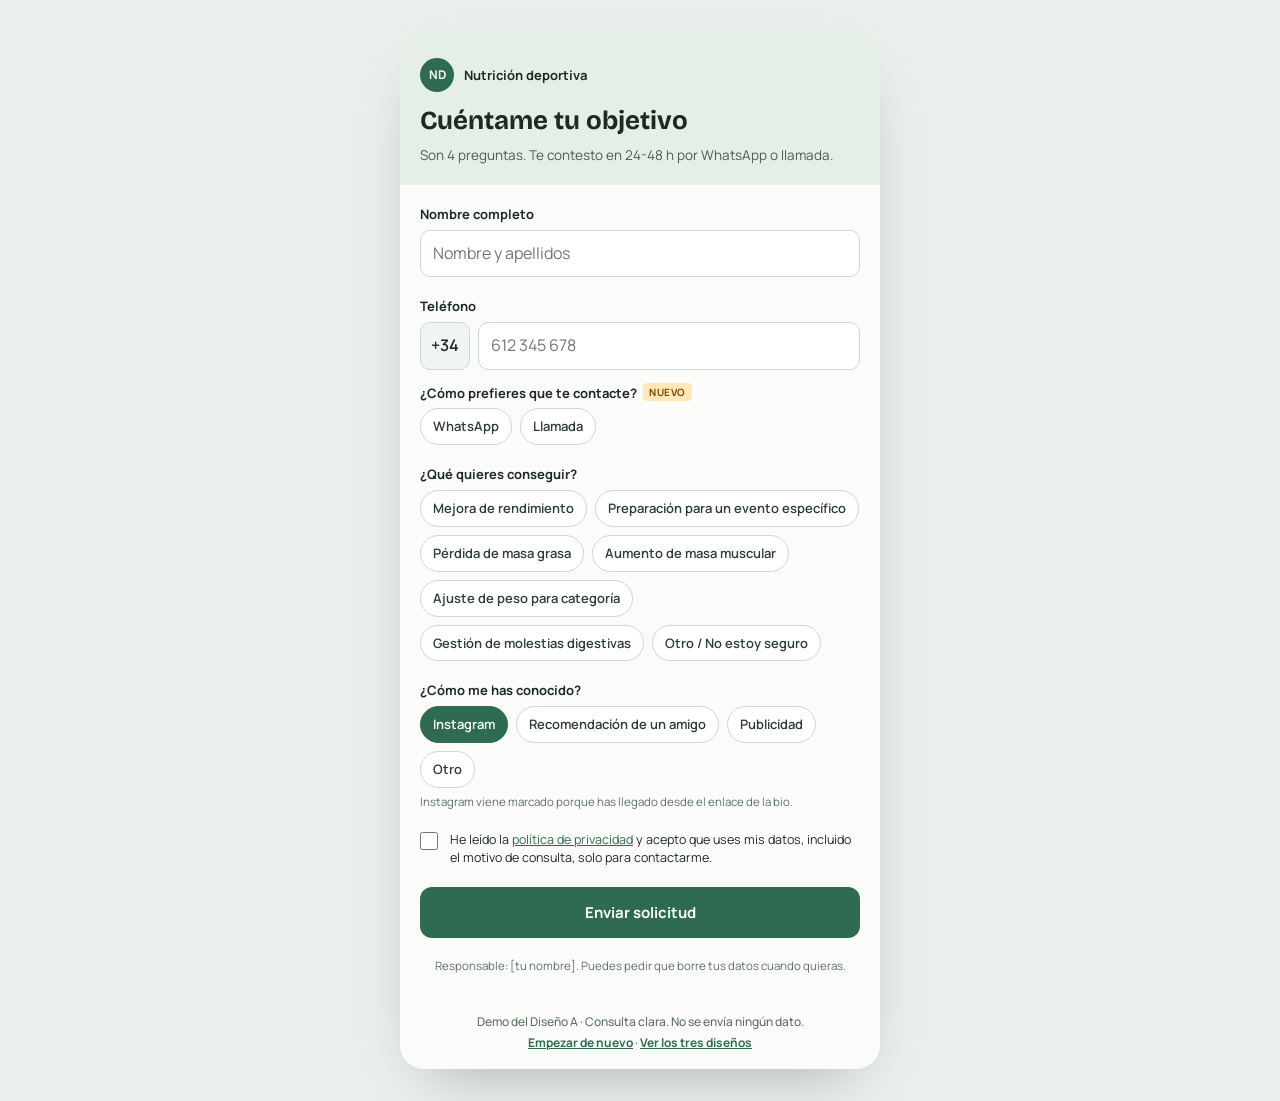
==== a/index.html @ 5954fb3a "Tres diseños del formulario de contacto y portada para compararlos" ====
<!doctype html>
<html lang="es">
<head>
<meta charset="utf-8">
<meta name="viewport" content="width=device-width, initial-scale=1, viewport-fit=cover">
<title>Diseño A · Consulta clara</title>
<link rel="preconnect" href="https://fonts.googleapis.com">
<link rel="preconnect" href="https://fonts.gstatic.com" crossorigin>
<link rel="stylesheet" href="https://fonts.googleapis.com/css2?family=Bricolage+Grotesque:opsz,wght@12..96,700&family=Manrope:wght@400;500;600;700&family=Barlow+Condensed:wght@600;800&display=swap">
<link rel="stylesheet" href="../estilos.css">
</head>
<body class="a">
<main class="app">
  <div class="screen" data-variant="a"></div>
  <div class="demo-bar">
    <span>Demo del Diseño A · Consulta clara. No se envía ningún dato.</span>
    <span><a href="#" data-restart>Empezar de nuevo</a> · <a href="../">Ver los tres diseños</a></span>
  </div>
</main>
<script src="../formulario.js"></script>
</body>
</html>
---- estilos.css ----
/* Estilos compartidos de los tres diseños (A, B y C) */
*{box-sizing:border-box}
html,body{margin:0}
body{font-family:"Manrope","Segoe UI",system-ui,sans-serif;-webkit-font-smoothing:antialiased}
[hidden]{display:none!important}
.app{max-width:480px;margin:0 auto;min-height:100vh;min-height:100dvh;display:flex;flex-direction:column}
.screen{flex:1;display:flex;flex-direction:column}
.screen>.mk{flex:1}
.demo-bar{font:500 12px "Manrope",system-ui,sans-serif;text-align:center;padding:12px 16px 18px;display:flex;flex-direction:column;gap:4px}
.demo-bar a{font-weight:700}
@media (min-width:560px){
  body{padding:32px 16px}
  .app{min-height:auto;border-radius:24px;overflow:hidden;box-shadow:0 24px 60px -30px rgba(0,0,0,.35)}
}
:focus-visible{outline:3px solid currentColor;outline-offset:2px}

/* ---------- Común ---------- */
.mk{font-family:"Manrope","Segoe UI",system-ui,sans-serif;font-size:14px;line-height:1.45}
.mk h4{margin:0}
.mk p{margin:0}
.mk fieldset{border:0;margin:0;padding:0;min-width:0}
.mk input[type=text],.mk input[type=tel]{width:100%;font:inherit;font-size:16px;border-radius:10px;padding:11px 12px;outline:none}
.mk .err{font-size:12px;font-weight:600}
.mk .err:not(:empty){margin-top:6px}
.mk .chips{display:flex;flex-wrap:wrap;gap:8px}
.mk .chip{position:relative;cursor:pointer}
.mk .chip input{position:absolute;opacity:0;inset:0;cursor:pointer;margin:0}
.mk .chip span{display:block;padding:8px 12px;border-radius:999px;font-weight:600;font-size:13px;transition:background .15s,color .15s,border-color .15s}
.mk .hp{position:absolute;left:-9999px;width:1px;height:1px;overflow:hidden}
.mk .consent{display:grid;grid-template-columns:20px 1fr;gap:10px;align-items:start;font-size:12.5px;cursor:pointer}
.mk .consent input{width:18px;height:18px;margin:1px 0 0}
.mk .done{display:flex;flex-direction:column;align-items:center;justify-content:center;text-align:center;gap:12px;flex:1;min-height:520px;padding:28px}
.mk .tick{width:64px;height:64px;border-radius:50%;display:grid;place-items:center}
.mk .new{font-size:10px;font-weight:700;letter-spacing:.06em;text-transform:uppercase;padding:2px 6px;border-radius:4px;margin-left:6px;vertical-align:2px}
.mk .other-in{margin-top:8px}
.mk{display:flex;flex-direction:column}

/* ---------- A · Consulta clara ---------- */
body.a{background:#E9EFEA}
body.a .app,.va{background:#FBFCFA;color:#1D2A23}
body.a .demo-bar{color:#5E7066}
body.a .demo-bar a{color:#2F6B52}
.va .top{padding:26px 20px 20px;background:#E5EFE8;display:flex;flex-direction:column;gap:10px}
.va .brand{display:flex;align-items:center;gap:10px;font-weight:700;font-size:13px}
.va .logo{width:34px;height:34px;border-radius:50%;background:#2F6B52;color:#fff;display:grid;place-items:center;font-size:12px;font-weight:700}
.va h4{font-family:"Bricolage Grotesque","Segoe UI",sans-serif;font-size:26px;line-height:1.15;margin-top:4px;font-weight:700}
.va .top p{color:#4A5D52;font-size:13.5px}
.va form{padding:20px 20px 26px;display:flex;flex-direction:column;gap:20px}
.va label.lb,.va legend{font-weight:700;font-size:13px;margin-bottom:6px;display:block;padding:0}
.va input[type=text],.va input[type=tel]{border:1.5px solid #CCD8D0;background:#fff;color:#1D2A23}
.va input[type=text]:focus,.va input[type=tel]:focus{border-color:#2F6B52;box-shadow:0 0 0 3px #2F6B5226}
.va .telrow{display:flex;gap:8px}
.va .pre{flex:0 0 auto;border:1.5px solid #CCD8D0;border-radius:10px;padding:11px 10px;background:#F1F5F2;font-weight:600;font-size:16px}
.va .chip span{border:1.5px solid #CCD8D0;background:#fff;color:#2C3D33}
.va .chip input:checked+span{background:#2F6B52;border-color:#2F6B52;color:#fff}
.va .chip input:focus-visible+span{outline:3px solid #2F6B5266}
.va .err{color:#B03A2A}
.va .new{background:#FFE7B8;color:#7A4B00}
.va .note{font-size:11.5px;color:#5E7066;margin-top:6px}
.va .btn{font:700 15px "Manrope",system-ui,sans-serif;background:#2F6B52;color:#fff;border:0;border-radius:12px;padding:15px;cursor:pointer}
.va .btn:hover{background:#255842}
.va .fine{font-size:11.5px;color:#5E7066;text-align:center}
.va .consent a{color:#2F6B52}
.va .done h4{font-size:24px}
.va .tick{background:#E5EFE8;color:#2F6B52}

/* ---------- B · Paso a paso ---------- */
body.b{background:#E3E8F4}
body.b .app,.vb{background:#F4F6FB;color:#141B2D}
body.b .demo-bar{color:#5A6482}
body.b .demo-bar a{color:#2350C8}
.vb .bar{position:sticky;top:0;z-index:2;background:#F4F6FB;padding:20px 20px 12px;display:flex;flex-direction:column;gap:10px}
.vb .brand{display:flex;align-items:center;gap:10px;font-weight:700;font-size:13px}
.vb .logo{width:30px;height:30px;border-radius:9px;background:#2350C8;color:#fff;display:grid;place-items:center;font-size:11px;font-weight:700}
.vb .barrow{display:flex;justify-content:space-between;align-items:center;font-size:12px;font-weight:700;color:#5A6482}
.vb .back{background:none;border:0;font:700 12px "Manrope",system-ui,sans-serif;color:#2350C8;cursor:pointer;padding:4px 0}
.vb .back[disabled]{visibility:hidden}
.vb .track{height:6px;border-radius:99px;background:#DDE3F1;overflow:hidden}
.vb .fill{height:100%;background:#2350C8;border-radius:99px;transition:width .35s ease}
.vb .steps{flex:1;padding:10px 20px 24px;display:flex;flex-direction:column}
.vb .step{display:flex;flex-direction:column;gap:14px;animation:bin .3s ease;flex:1}
@keyframes bin{from{opacity:.2;transform:translateX(14px)}to{opacity:1;transform:none}}
.vb h4{font-family:"Bricolage Grotesque","Segoe UI",sans-serif;font-size:26px;line-height:1.15;font-weight:700}
.vb .hint{color:#5A6482;font-size:13px}
.vb .cards{display:flex;flex-direction:column;gap:8px}
.vb .card{display:flex;align-items:center;gap:12px;width:100%;text-align:left;font:600 14px "Manrope",system-ui,sans-serif;color:#141B2D;background:#fff;border:1.5px solid #DDE3F1;border-radius:14px;padding:13px 14px;cursor:pointer;transition:border-color .15s,transform .1s}
.vb .card:hover{border-color:#2350C8}
.vb .card:active{transform:scale(.98)}
.vb .card[aria-pressed="true"]{border-color:#2350C8;background:#EAF0FF}
.vb .ico{flex:0 0 30px;height:30px;border-radius:9px;background:#EAF0FF;color:#2350C8;display:grid;place-items:center}
.vb .card[aria-pressed="true"] .ico{background:#2350C8;color:#fff}
.vb input[type=text],.vb input[type=tel]{border:1.5px solid #DDE3F1;background:#fff;color:#141B2D;font-size:17px;padding:14px}
.vb input:focus{border-color:#2350C8;box-shadow:0 0 0 3px #2350C826}
.vb .err{color:#C0392B}
.vb .btn{font:700 15px "Manrope",system-ui,sans-serif;background:#2350C8;color:#fff;border:0;border-radius:14px;padding:15px;cursor:pointer;width:100%}
.vb .btn:hover{background:#1B41A6}
.vb .seg{display:grid;grid-template-columns:1fr 1fr;gap:8px}
.vb .sum{background:#fff;border:1.5px solid #DDE3F1;border-radius:14px;padding:12px 14px;display:grid;grid-template-columns:auto 1fr;gap:4px 12px;font-size:13px;margin:0}
.vb .sum dt{color:#5A6482}
.vb .sum dd{margin:0;font-weight:600;overflow-wrap:anywhere}
.vb .consent a{color:#2350C8}
.vb .tick{background:#EAF0FF;color:#2350C8}

/* ---------- C · Pista ---------- */
body.c{background:#1A1A1A}
body.c .app,.vc{background:#FFFFFF;color:#111}
body.c .demo-bar{color:#666}
body.c .demo-bar a{color:#111}
.vc .hero{background:#111;color:#fff;padding:26px 20px 22px;position:relative;overflow:hidden}
.vc .hero::after{content:"";position:absolute;right:-30px;top:0;bottom:0;width:150px;background:repeating-linear-gradient(90deg,transparent 0 22px,#FFD12E 22px 26px);transform:skewX(-18deg);opacity:.9}
.vc .kick{font:800 12px "Barlow Condensed","Arial Narrow",sans-serif;letter-spacing:.18em;color:#FFD12E;text-transform:uppercase;position:relative;z-index:1}
.vc h4{font:800 40px/0.95 "Barlow Condensed","Arial Narrow",sans-serif;text-transform:uppercase;margin:8px 0 10px;position:relative;z-index:1;max-width:240px}
.vc .hero p{font-size:13px;color:#CFCFCF;position:relative;z-index:1;max-width:220px}
.vc form{padding:22px 20px;display:flex;flex-direction:column;gap:24px}
.vc .blk{display:grid;grid-template-columns:34px 1fr;gap:4px 10px}
.vc .blk>div{min-width:0}
.vc .num{font:800 22px/1 "Barlow Condensed","Arial Narrow",sans-serif;color:#111;background:#FFD12E;height:30px;display:grid;place-items:center;border-radius:4px}
.vc label.lb,.vc legend{font:800 18px/1.1 "Barlow Condensed","Arial Narrow",sans-serif;text-transform:uppercase;letter-spacing:.03em;padding:0;margin-bottom:8px;display:block}
.vc input[type=text],.vc input[type=tel]{border:0;border-bottom:2.5px solid #111;border-radius:0;background:#F5F5F2;color:#111}
.vc input:focus{background:#FFF8DA}
.vc .telrow{display:flex;gap:8px}
.vc .pre{flex:0 0 auto;border-bottom:2.5px solid #111;padding:11px 10px;background:#EDEDE8;font-weight:700;font-size:16px}
.vc .rows{display:flex;flex-direction:column;flex-wrap:nowrap;gap:0}
.vc .rows .chip span{border-radius:0;border-bottom:1px solid #E2E2DC;padding:11px 4px;font-size:14px;display:flex;justify-content:space-between;gap:10px;color:#111}
.vc .rows .chip span::after{content:"";width:16px;height:16px;border:2px solid #111;border-radius:3px;flex:0 0 auto}
.vc .rows .chip input:checked+span{background:#FFF3BF}
.vc .rows .chip input:checked+span::after{background:#111;box-shadow:inset 0 0 0 3px #FFF3BF}
.vc .rows .chip input:focus-visible+span{outline:2px solid #111}
.vc .chips:not(.rows) .chip span{border:2px solid #111;border-radius:4px;color:#111;background:#fff}
.vc .chips:not(.rows) .chip input:checked+span{background:#111;color:#FFD12E}
.vc .err{color:#C62F1D}
.vc .new{background:#111;color:#FFD12E}
.vc .note{font-size:11.5px;color:#666;margin-top:6px}
.vc .btn{font:800 22px "Barlow Condensed","Arial Narrow",sans-serif;letter-spacing:.06em;text-transform:uppercase;background:#FFD12E;color:#111;border:0;border-radius:4px;padding:14px;cursor:pointer;box-shadow:4px 4px 0 #111}
.vc .btn:active{transform:translate(2px,2px);box-shadow:2px 2px 0 #111}
.vc .fine{font-size:11.5px;color:#666;text-align:center}
.vc .consent a{color:#111}
.vc .done h4{color:#111;max-width:none}
.vc .tick{background:#FFD12E;color:#111;border-radius:6px}

@media (prefers-reduced-motion:reduce){*{animation:none!important;transition:none!important}}
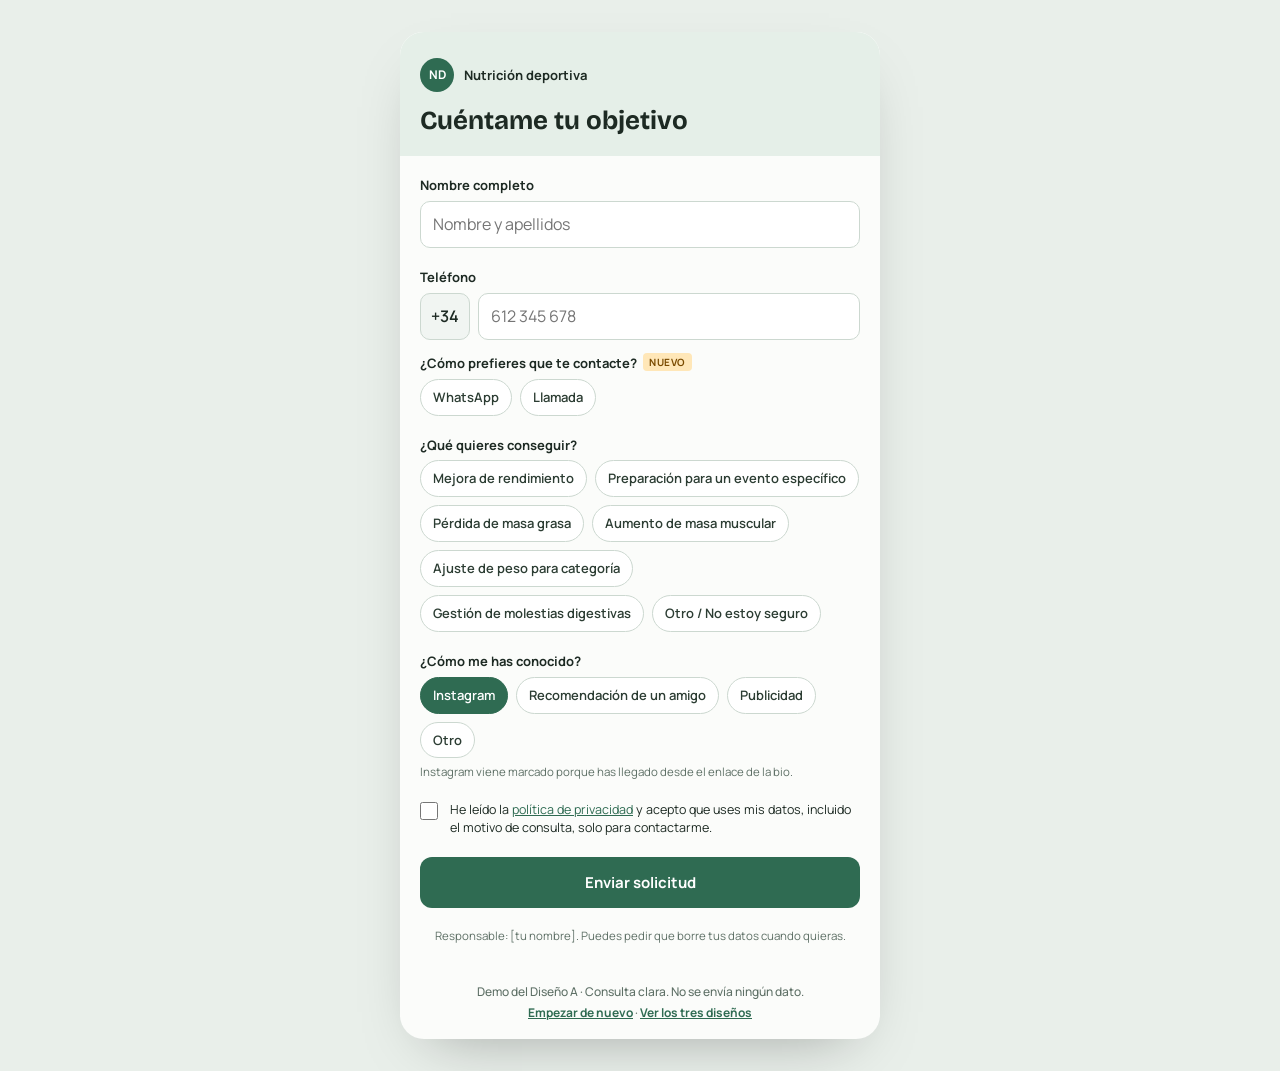
==== commit aacd115a: "Forzar que los navegadores carguen la versión nueva del script y los estilos" ====
--- a/a/index.html
+++ b/a/index.html
@@ -7,7 +7,7 @@
 <link rel="preconnect" href="https://fonts.googleapis.com">
 <link rel="preconnect" href="https://fonts.gstatic.com" crossorigin>
 <link rel="stylesheet" href="https://fonts.googleapis.com/css2?family=Bricolage+Grotesque:opsz,wght@12..96,700&family=Manrope:wght@400;500;600;700&family=Barlow+Condensed:wght@600;800&display=swap">
-<link rel="stylesheet" href="../estilos.css">
+<link rel="stylesheet" href="../estilos.css?v=2">
 </head>
 <body class="a">
 <main class="app">
@@ -17,6 +17,6 @@
     <span><a href="#" data-restart>Empezar de nuevo</a> · <a href="../">Ver los tres diseños</a></span>
   </div>
 </main>
-<script src="../formulario.js"></script>
+<script src="../formulario.js?v=2"></script>
 </body>
 </html>
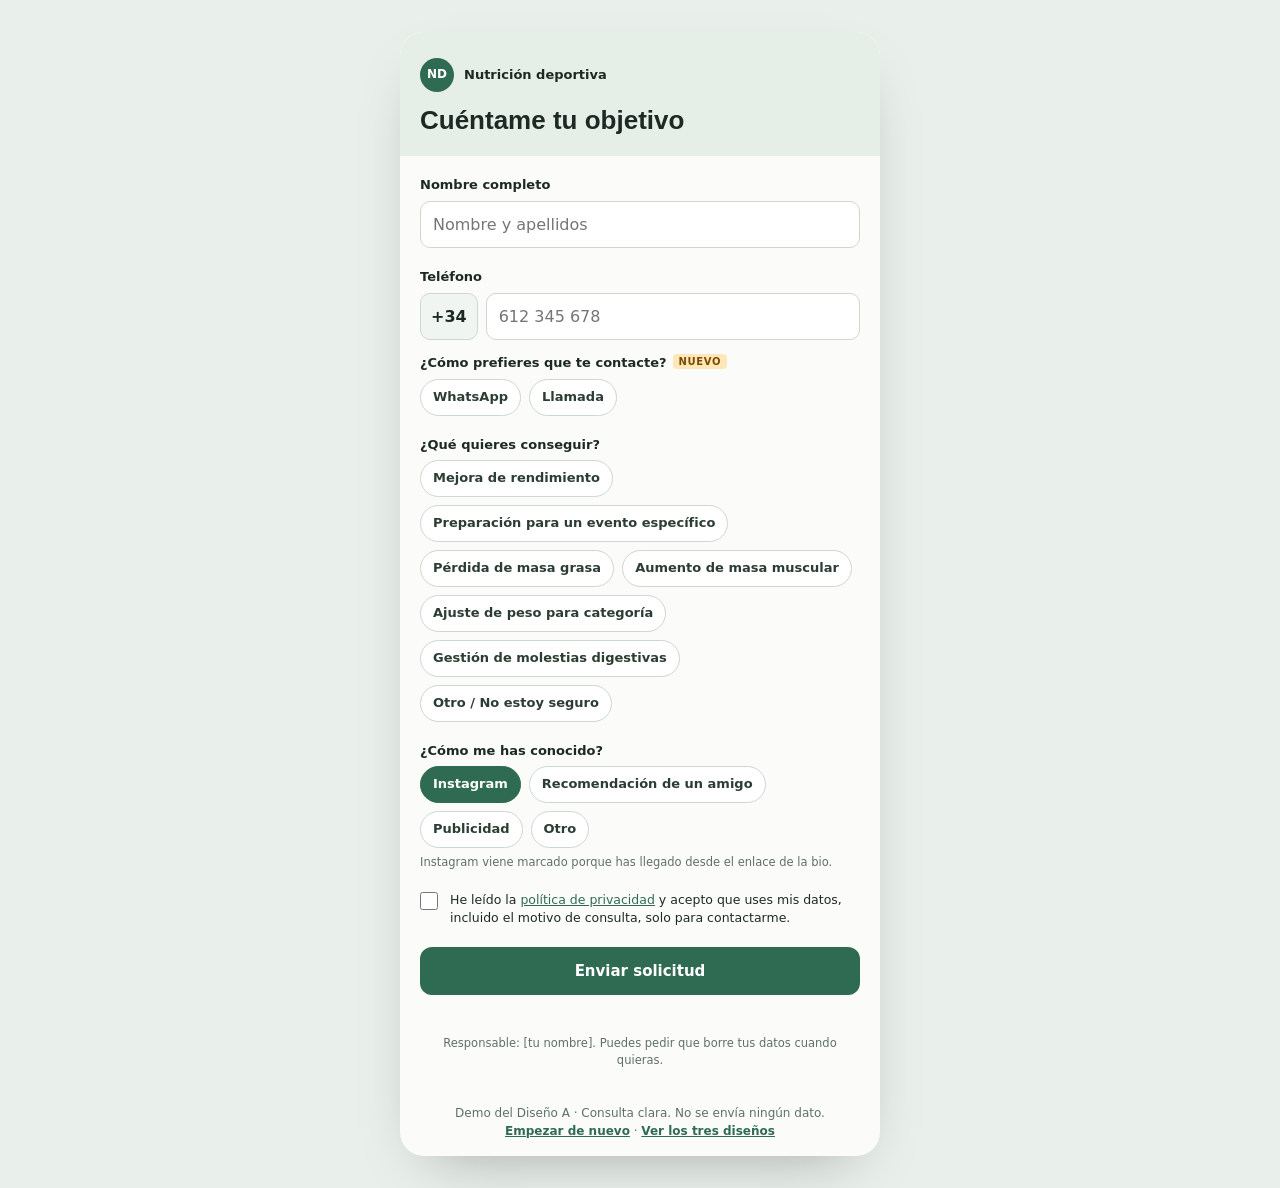
==== commit f79527b3: "A y B: protección antibots, política de seguridad y script de Google para recibir los envíos; C con " ====
--- a/a/index.html
+++ b/a/index.html
@@ -2,12 +2,16 @@
 <html lang="es">
 <head>
 <meta charset="utf-8">
-<meta name="viewport" content="width=device-width, initial-scale=1, viewport-fit=cover">
+<meta name="viewport" content="width=device-width, initial-scale=1">
+<meta http-equiv="Content-Security-Policy" content="default-src 'none'; script-src 'self'; style-src 'self' https://fonts.googleapis.com; font-src https://fonts.gstatic.com; img-src 'self' data:; connect-src https://script.google.com https://script.googleusercontent.com; base-uri 'none'; form-action 'none'">
+<meta name="referrer" content="strict-origin-when-cross-origin">
+<meta name="format-detection" content="telephone=no">
+<meta name="theme-color" content="#E5EFE8">
 <title>Diseño A · Consulta clara</title>
 <link rel="preconnect" href="https://fonts.googleapis.com">
 <link rel="preconnect" href="https://fonts.gstatic.com" crossorigin>
-<link rel="stylesheet" href="https://fonts.googleapis.com/css2?family=Bricolage+Grotesque:opsz,wght@12..96,700&family=Manrope:wght@400;500;600;700&family=Barlow+Condensed:wght@600;800&display=swap">
-<link rel="stylesheet" href="../estilos.css?v=2">
+<link rel="stylesheet" href="https://fonts.googleapis.com/css2?family=Bricolage+Grotesque:opsz,wght@12..96,700&family=Manrope:wght@400;500;600;700&display=swap">
+<link rel="stylesheet" href="../estilos.css?v=3">
 </head>
 <body class="a">
 <main class="app">
@@ -17,6 +21,7 @@
     <span><a href="#" data-restart>Empezar de nuevo</a> · <a href="../">Ver los tres diseños</a></span>
   </div>
 </main>
-<script src="../formulario.js?v=2"></script>
+<noscript><p class="noscript">Para enviar el formulario hay que activar JavaScript en el navegador.</p></noscript>
+<script src="../formulario.js?v=3"></script>
 </body>
 </html>
--- a/estilos.css
+++ b/estilos.css
@@ -101,41 +101,10 @@
 .vb .consent a{color:#2350C8}
 .vb .tick{background:#EAF0FF;color:#2350C8}
 
-/* ---------- C · Pista ---------- */
-body.c{background:#1A1A1A}
-body.c .app,.vc{background:#FFFFFF;color:#111}
-body.c .demo-bar{color:#666}
-body.c .demo-bar a{color:#111}
-.vc .hero{background:#111;color:#fff;padding:26px 20px 22px;position:relative;overflow:hidden}
-.vc .hero::after{content:"";position:absolute;right:-30px;top:0;bottom:0;width:150px;background:repeating-linear-gradient(90deg,transparent 0 22px,#FFD12E 22px 26px);transform:skewX(-18deg);opacity:.9}
-.vc .kick{font:800 12px "Barlow Condensed","Arial Narrow",sans-serif;letter-spacing:.18em;color:#FFD12E;text-transform:uppercase;position:relative;z-index:1}
-.vc h4{font:800 40px/0.95 "Barlow Condensed","Arial Narrow",sans-serif;text-transform:uppercase;margin:8px 0 10px;position:relative;z-index:1;max-width:240px}
-.vc .hero p{font-size:13px;color:#CFCFCF;position:relative;z-index:1;max-width:220px}
-.vc form{padding:22px 20px;display:flex;flex-direction:column;gap:24px}
-.vc .blk{display:grid;grid-template-columns:34px 1fr;gap:4px 10px}
-.vc .blk>div{min-width:0}
-.vc .num{font:800 22px/1 "Barlow Condensed","Arial Narrow",sans-serif;color:#111;background:#FFD12E;height:30px;display:grid;place-items:center;border-radius:4px}
-.vc label.lb,.vc legend{font:800 18px/1.1 "Barlow Condensed","Arial Narrow",sans-serif;text-transform:uppercase;letter-spacing:.03em;padding:0;margin-bottom:8px;display:block}
-.vc input[type=text],.vc input[type=tel]{border:0;border-bottom:2.5px solid #111;border-radius:0;background:#F5F5F2;color:#111}
-.vc input:focus{background:#FFF8DA}
-.vc .telrow{display:flex;gap:8px}
-.vc .pre{flex:0 0 auto;border-bottom:2.5px solid #111;padding:11px 10px;background:#EDEDE8;font-weight:700;font-size:16px}
-.vc .rows{display:flex;flex-direction:column;flex-wrap:nowrap;gap:0}
-.vc .rows .chip span{border-radius:0;border-bottom:1px solid #E2E2DC;padding:11px 4px;font-size:14px;display:flex;justify-content:space-between;gap:10px;color:#111}
-.vc .rows .chip span::after{content:"";width:16px;height:16px;border:2px solid #111;border-radius:3px;flex:0 0 auto}
-.vc .rows .chip input:checked+span{background:#FFF3BF}
-.vc .rows .chip input:checked+span::after{background:#111;box-shadow:inset 0 0 0 3px #FFF3BF}
-.vc .rows .chip input:focus-visible+span{outline:2px solid #111}
-.vc .chips:not(.rows) .chip span{border:2px solid #111;border-radius:4px;color:#111;background:#fff}
-.vc .chips:not(.rows) .chip input:checked+span{background:#111;color:#FFD12E}
-.vc .err{color:#C62F1D}
-.vc .new{background:#111;color:#FFD12E}
-.vc .note{font-size:11.5px;color:#666;margin-top:6px}
-.vc .btn{font:800 22px "Barlow Condensed","Arial Narrow",sans-serif;letter-spacing:.06em;text-transform:uppercase;background:#FFD12E;color:#111;border:0;border-radius:4px;padding:14px;cursor:pointer;box-shadow:4px 4px 0 #111}
-.vc .btn:active{transform:translate(2px,2px);box-shadow:2px 2px 0 #111}
-.vc .fine{font-size:11.5px;color:#666;text-align:center}
-.vc .consent a{color:#111}
-.vc .done h4{color:#111;max-width:none}
-.vc .tick{background:#FFD12E;color:#111;border-radius:6px}
+@media (prefers-reduced-motion:reduce){*{animation:none!important;transition:none!important}}
 
-@media (prefers-reduced-motion:reduce){*{animation:none!important;transition:none!important}}
+/* ---------- Añadidos A y B ---------- */
+.mk .mt{margin-top:14px}
+.mk .estado:not(:empty){text-align:center;margin-top:0}
+.mk .btn:disabled{opacity:.65;cursor:progress}
+.noscript{padding:16px;text-align:center}
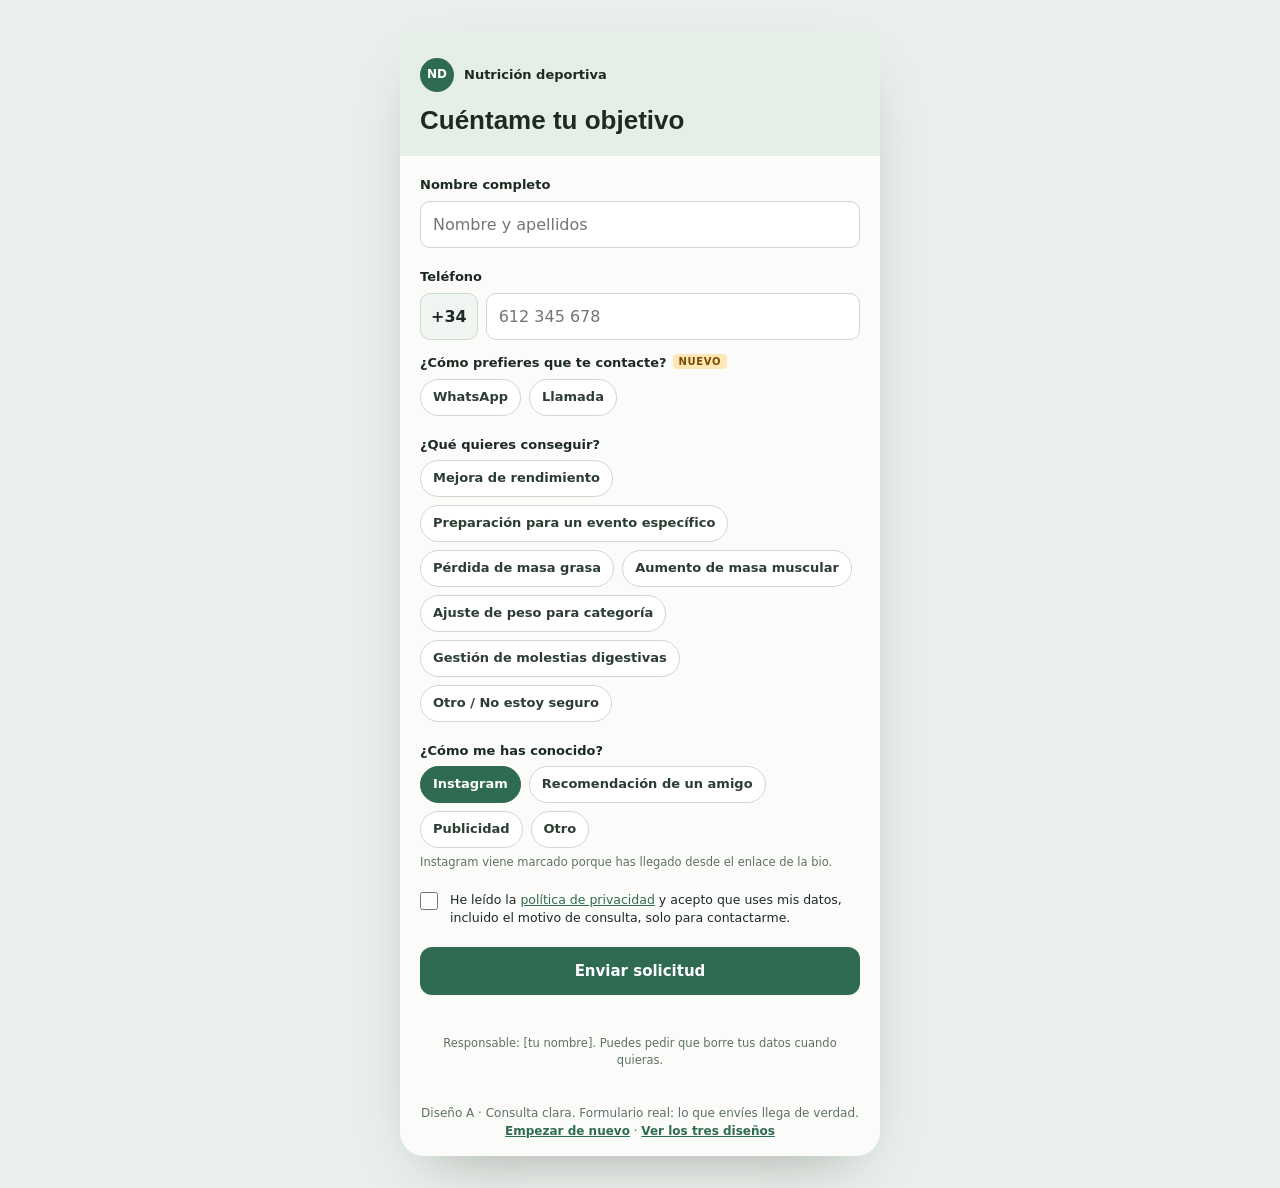
==== commit caa5b329: "A y B: conectar el envío real al script de Google" ====
--- a/a/index.html
+++ b/a/index.html
@@ -11,17 +11,17 @@
 <link rel="preconnect" href="https://fonts.googleapis.com">
 <link rel="preconnect" href="https://fonts.gstatic.com" crossorigin>
 <link rel="stylesheet" href="https://fonts.googleapis.com/css2?family=Bricolage+Grotesque:opsz,wght@12..96,700&family=Manrope:wght@400;500;600;700&display=swap">
-<link rel="stylesheet" href="../estilos.css?v=3">
+<link rel="stylesheet" href="../estilos.css?v=4">
 </head>
 <body class="a">
 <main class="app">
   <div class="screen" data-variant="a"></div>
   <div class="demo-bar">
-    <span>Demo del Diseño A · Consulta clara. No se envía ningún dato.</span>
+    <span>Diseño A · Consulta clara. Formulario real: lo que envíes llega de verdad.</span>
     <span><a href="#" data-restart>Empezar de nuevo</a> · <a href="../">Ver los tres diseños</a></span>
   </div>
 </main>
 <noscript><p class="noscript">Para enviar el formulario hay que activar JavaScript en el navegador.</p></noscript>
-<script src="../formulario.js?v=3"></script>
+<script src="../formulario.js?v=4"></script>
 </body>
 </html>
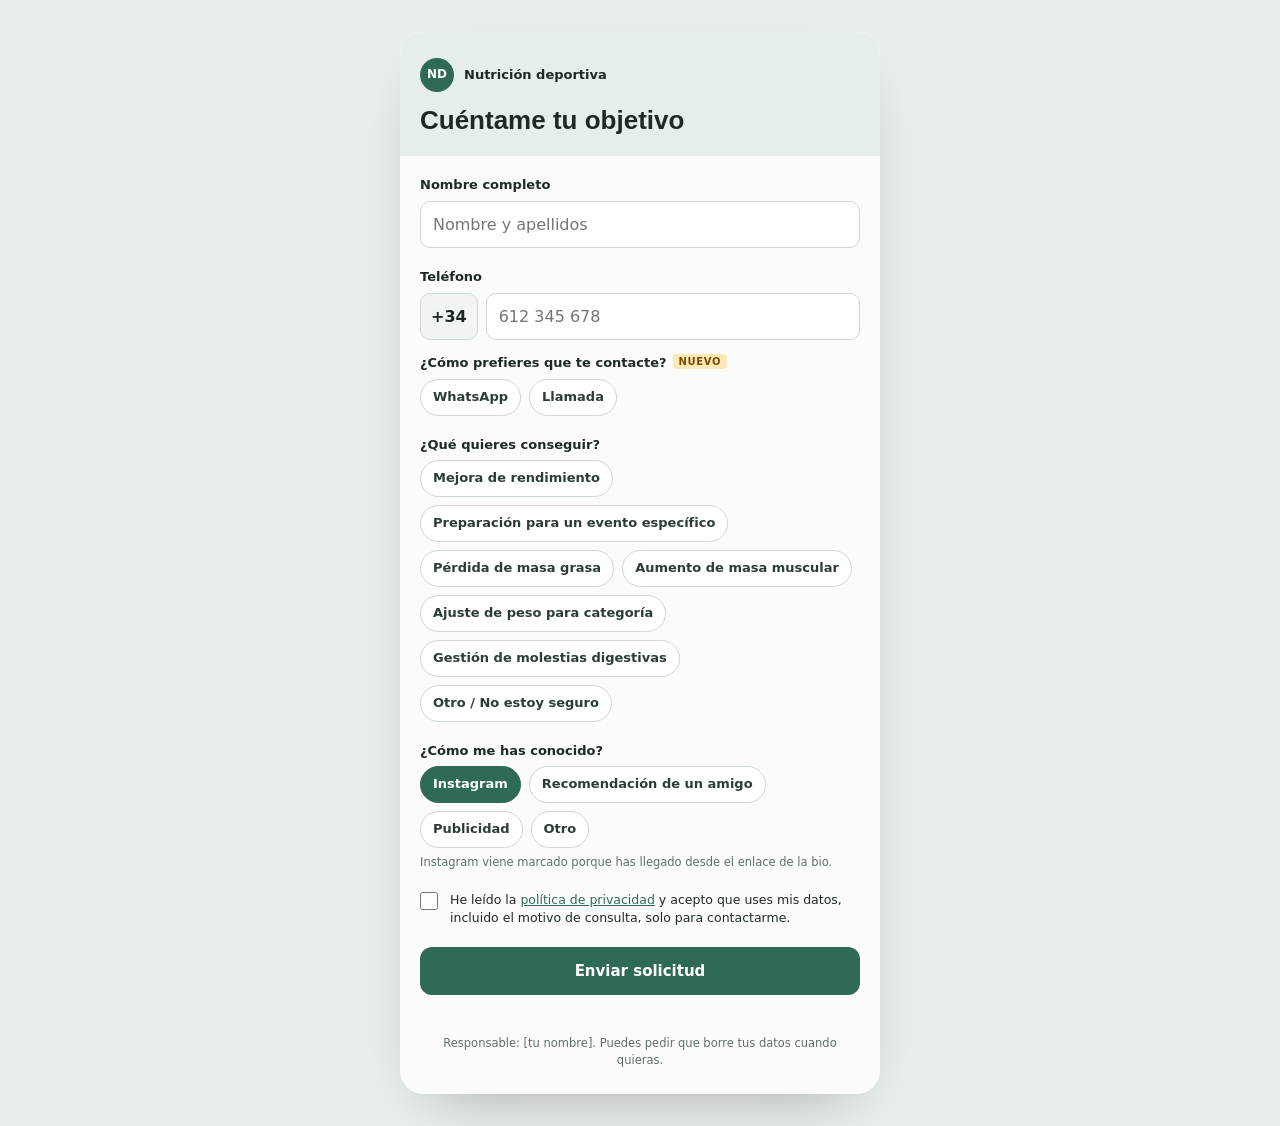
==== commit 80830495: "Diseño A elegido: quitar la barra de la comparativa" ====
--- a/a/index.html
+++ b/a/index.html
@@ -16,10 +16,6 @@
 <body class="a">
 <main class="app">
   <div class="screen" data-variant="a"></div>
-  <div class="demo-bar">
-    <span>Diseño A · Consulta clara. Formulario real: lo que envíes llega de verdad.</span>
-    <span><a href="#" data-restart>Empezar de nuevo</a> · <a href="../">Ver los tres diseños</a></span>
-  </div>
 </main>
 <noscript><p class="noscript">Para enviar el formulario hay que activar JavaScript en el navegador.</p></noscript>
 <script src="../formulario.js?v=4"></script>
